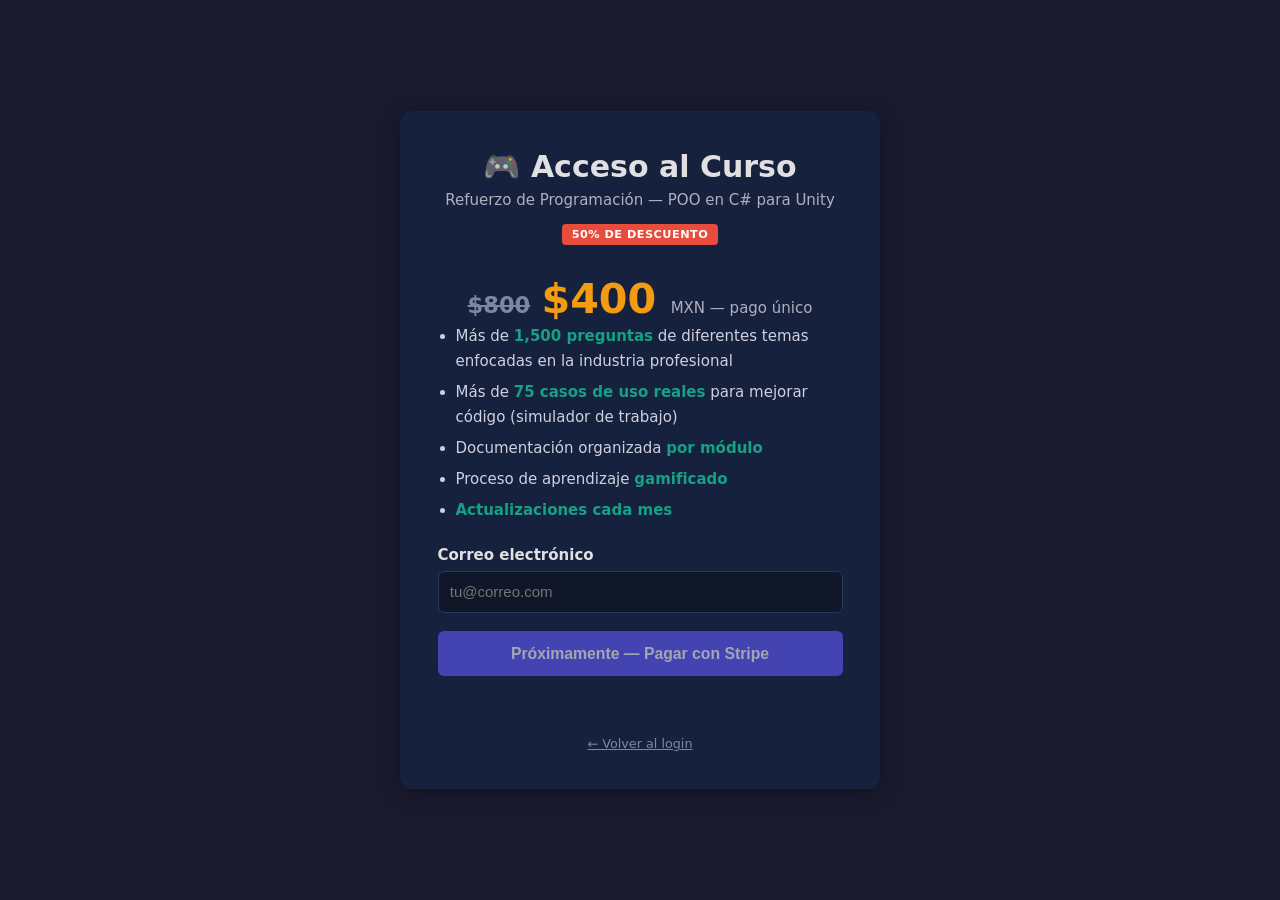
==== RefuerzoProgra/comprar.html @ c98eee34 "(feat): add stripe to base currency" ====
<!DOCTYPE html>
<html lang="es">
<head>
  <meta charset="UTF-8">
  <meta name="viewport" content="width=device-width, initial-scale=1.0">
  <title>Comprar — Refuerzo de Programación</title>
  <link rel="stylesheet" href="css/styles.css">
  <style>
    body {
      display: flex; align-items: center; justify-content: center;
      min-height: 100vh; margin: 0;
      background: #1a1a2e; color: #e0e0e0;
      font-family: system-ui, -apple-system, sans-serif;
    }
    .buy-card {
      background: #16213e; padding: 2.5rem; border-radius: 12px;
      max-width: 480px; width: 90%; text-align: center;
      box-shadow: 0 4px 20px rgba(0,0,0,.3);
    }
    .buy-card h1   { margin: 0 0 .5rem; }
    .buy-card .sub { color: #b0b0c0; margin: 0 0 1rem; }
    .price-row {
      display: flex; align-items: baseline; justify-content: center;
      gap: .75rem; margin: 1.25rem 0 .25rem;
    }
    .price-old {
      font-size: 1.5rem; color: #7a89a3;
      text-decoration: line-through; font-weight: 600;
    }
    .price-new { font-size: 2.75rem; color: #f39c12; font-weight: 700; line-height: 1; }
    .price-new small { font-size: 1rem; color: #b0b0c0; font-weight: 400; }
    .price-badge {
      display: inline-block; margin-bottom: 1rem;
      background: #e74c3c; color: #fff;
      padding: .25rem .65rem; border-radius: 4px;
      font-size: .75rem; font-weight: 700; letter-spacing: .5px;
    }
    .features      { text-align: left; line-height: 1.7; padding-left: 1.2rem; color: #d0d0e0; }
    .features li   { margin-bottom: .35rem; }
    .features strong { color: #16a085; }
    .buy-input {
      width: 100%; padding: .75rem; margin-top: .5rem;
      border: 1px solid #2a3a5e; border-radius: 6px;
      background: #0f1729; color: #e0e0e0; font-size: 1rem; box-sizing: border-box;
    }
    .btn-pay {
      display: inline-block; margin-top: 1.25rem; padding: .9rem 2rem;
      background: #635bff; color: #fff; border: none;
      border-radius: 6px; font-size: 1.05rem; font-weight: 600;
      cursor: pointer; width: 100%;
    }
    .btn-pay:hover:not(:disabled) { background: #5048cc; }
    .btn-pay:disabled             { opacity: .6; cursor: wait; }
    .buy-msg  { margin-top: 1rem; min-height: 1.5rem; font-size: .9rem; color: #e74c3c; }
    .buy-foot { display: block; margin-top: 1.5rem; color: #7a89a3; font-size: .85rem; }
  </style>
</head>
<body>
  <div class="buy-card">
    <h1>🎮 Acceso al Curso</h1>
    <p class="sub">Refuerzo de Programación — POO en C# para Unity</p>

    <div class="price-badge">50% DE DESCUENTO</div>
    <div class="price-row">
      <span class="price-old">$800</span>
      <span class="price-new">$400 <small>MXN — pago único</small></span>
    </div>

    <ul class="features">
      <li>Más de <strong>1,500 preguntas</strong> de diferentes temas enfocadas en la industria profesional</li>
      <li>Más de <strong>75 casos de uso reales</strong> para mejorar código (simulador de trabajo)</li>
      <li>Documentación organizada <strong>por módulo</strong></li>
      <li>Proceso de aprendizaje <strong>gamificado</strong></li>
      <li><strong>Actualizaciones cada mes</strong></li>
    </ul>

    <label for="buy-email" style="display:block;margin-top:1.5rem;text-align:left;font-weight:600">
      Correo electrónico
    </label>
    <input type="email" id="buy-email" class="buy-input"
           placeholder="tu@correo.com" autocomplete="email" required>

    <button id="btn-pay" class="btn-pay" disabled>
      Próximamente — Pagar con Stripe
    </button>

    <div id="buy-msg" class="buy-msg" role="status" aria-live="polite"></div>
    <a class="buy-foot" href="/login.html">← Volver al login</a>
  </div>

  <script>
    // Pre-fill email if it came from the login page
    const pending = sessionStorage.getItem('pending_email');
    if (pending) document.getElementById('buy-email').value = pending;

    // TODO: Stripe Checkout integration — POST to /api/stripe/checkout
    // with { email } and redirect to data.url. Will be enabled in next step.
  </script>
</body>
</html>
---- RefuerzoProgra/css/styles.css ----
/* ─────────────────────────────────────────────
   CSS Custom Properties — Dark Unity-inspired theme
   ───────────────────────────────────────────── */
:root {
  --bg-deep:    #0d1117;
  --bg-surface: #161b22;
  --bg-card:    #21262d;
  --bg-hover:   #30363d;
  --border:     #30363d;
  --text-main:  #e6edf3;
  --text-muted: #8b949e;
  --text-code:  #a5d6ff;

  --green:  #3fb950;
  --red:    #f85149;
  --yellow: #d29922;
  --blue:   #58a6ff;
  --purple: #bc8cff;

  --radius-sm: 6px;
  --radius-md: 10px;
  --radius-lg: 16px;

  --transition: 200ms ease;
  --font-mono: 'Consolas', 'Cascadia Code', 'Fira Mono', monospace;
  --font-ui:   system-ui, -apple-system, 'Segoe UI', sans-serif;

  --sidebar-w: 300px;
  --docs-w:    500px;
  --header-h:  60px;
}

/* ─── Reset ─────────────────────────────────── */
*, *::before, *::after { box-sizing: border-box; margin: 0; padding: 0; }
html { font-size: 15px; }
body {
  font-family: var(--font-ui);
  background: var(--bg-deep);
  color: var(--text-main);
  min-height: 100vh;
  display: flex;
  flex-direction: column;
  overflow: hidden;
}
a { color: var(--blue); }
code, pre { font-family: var(--font-mono); }

/* ─── Scrollbar ──────────────────────────────── */
::-webkit-scrollbar { width: 6px; height: 6px; }
::-webkit-scrollbar-track { background: var(--bg-surface); }
::-webkit-scrollbar-thumb { background: var(--bg-hover); border-radius: 3px; }

/* ─── Header ─────────────────────────────────── */
#app-header {
  height: var(--header-h);
  background: var(--bg-surface);
  border-bottom: 1px solid var(--border);
  display: flex;
  align-items: center;
  padding: 0 1.5rem;
  gap: 1.5rem;
  position: sticky;
  top: 0;
  z-index: 100;
  flex-shrink: 0;
}
#app-header h1 {
  font-size: 1.1rem;
  font-weight: 700;
  color: var(--text-main);
  white-space: nowrap;
}
.header-center {
  flex: 1;
  display: flex;
  flex-direction: column;
  gap: 4px;
  max-width: 400px;
}
#overall-progress-bar {
  height: 6px;
  background: var(--bg-hover);
  border-radius: 3px;
  overflow: hidden;
}
#overall-progress-fill {
  height: 100%;
  background: linear-gradient(90deg, var(--green), var(--blue));
  border-radius: 3px;
  width: 0%;
  transition: width 500ms ease;
}
#btn-help {
  background: rgba(88, 166, 255, 0.1);
  border: 1px solid rgba(88, 166, 255, 0.4);
  color: var(--blue);
  padding: 5px 14px;
  border-radius: var(--radius-sm);
  cursor: pointer;
  font-size: 0.75rem;
  font-weight: 500;
  transition: var(--transition);
}
#btn-help:hover {
  background: rgba(88, 166, 255, 0.2);
  border-color: var(--blue);
}

#btn-bug {
  background: rgba(248, 81, 73, 0.08);
  border: 1px solid rgba(248, 81, 73, 0.35);
  color: var(--red);
  padding: 5px 14px;
  border-radius: var(--radius-sm);
  cursor: pointer;
  font-size: 0.75rem;
  font-weight: 500;
  transition: var(--transition);
}
#btn-bug:hover {
  background: rgba(248, 81, 73, 0.18);
  border-color: var(--red);
}

/* ─── Mode Tabs ─────────────────────────────── */
.mode-tabs {
  display: flex;
  gap: 3px;
  background: var(--bg-deep);
  border: 1px solid var(--border);
  border-radius: var(--radius-md);
  padding: 3px;
  flex-shrink: 0;
}
.mode-tab {
  background: transparent;
  border: none;
  border-radius: var(--radius-sm);
  color: var(--text-muted);
  cursor: pointer;
  font-size: 0.82rem;
  font-weight: 600;
  padding: 5px 20px;
  transition: var(--transition);
  white-space: nowrap;
  letter-spacing: 0.02em;
  font-family: var(--font-ui);
}
.mode-tab:hover:not(.active) {
  background: var(--bg-hover);
  color: var(--text-main);
}
.mode-tab.active {
  background: var(--bg-card);
  color: var(--text-main);
  box-shadow: 0 1px 4px rgba(0,0,0,0.35);
}
.mode-tab[data-mode="teoria"].active  { color: var(--blue); }
.mode-tab[data-mode="practica"].active { color: var(--green); }

/* ─── Practice Main ──────────────────────────── */
#practice-main {
  display: none;
  height: calc(100vh - var(--header-h));
  overflow-y: auto;
  background: var(--bg-deep);
}
#practice-main.active { display: block; }

/* ─── Practice Layout ────────────────────────── */
.practice-wrap {
  max-width: 860px;
  margin: 0 auto;
  padding: 1.5rem 1.5rem 4rem;
  display: flex;
  flex-direction: column;
  gap: 1rem;
}
.practice-topbar {
  display: flex;
  align-items: center;
  gap: 1rem;
  justify-content: center;
  padding: 0.25rem 0;
}
.practice-nav-btn {
  background: var(--bg-card);
  border: 1px solid var(--border);
  color: var(--text-muted);
  padding: 5px 16px;
  border-radius: var(--radius-sm);
  cursor: pointer;
  font-size: 0.8rem;
  font-family: var(--font-ui);
  transition: var(--transition);
}
.practice-nav-btn:hover:not(:disabled) { border-color: var(--blue); color: var(--blue); }
.practice-nav-btn:disabled { opacity: 0.3; cursor: not-allowed; }
.practice-counter { font-size: 0.8rem; color: var(--text-muted); min-width: 90px; text-align: center; }

.practice-card {
  background: var(--bg-card);
  border: 1px solid var(--border);
  border-radius: var(--radius-lg);
  padding: 1.25rem 1.5rem;
}
.practice-meta {
  display: flex;
  align-items: center;
  gap: 0.6rem;
  margin-bottom: 0.65rem;
  flex-wrap: wrap;
}
.practice-difficulty { color: var(--yellow); font-size: 0.88rem; }
.practice-genre {
  font-size: 0.75rem;
  color: var(--text-muted);
  background: var(--bg-hover);
  padding: 2px 9px;
  border-radius: 10px;
}
.practice-tag {
  font-size: 0.7rem;
  background: color-mix(in srgb, var(--green) 12%, transparent);
  color: var(--green);
  border: 1px solid color-mix(in srgb, var(--green) 28%, transparent);
  padding: 2px 9px;
  border-radius: 10px;
  position: relative;
}
.practice-tag[data-tooltip] {
  cursor: help;
  text-decoration: underline dotted color-mix(in srgb, var(--green) 50%, transparent);
  text-underline-offset: 3px;
}
/* Tooltip box */
.practice-tag[data-tooltip]:hover::after {
  content: attr(data-tooltip);
  position: absolute;
  bottom: calc(100% + 8px);
  left: 50%;
  transform: translateX(-50%);
  background: var(--bg-panel);
  border: 1px solid var(--border);
  color: var(--text);
  font-size: 0.72rem;
  line-height: 1.5;
  padding: 7px 12px;
  border-radius: var(--radius-sm);
  white-space: normal;
  width: max-content;
  max-width: 300px;
  text-align: center;
  z-index: 200;
  pointer-events: none;
  box-shadow: 0 4px 14px rgba(0,0,0,0.45);
  font-weight: 400;
  text-decoration: none;
}
/* Arrow pointing down toward the tag */
.practice-tag[data-tooltip]:hover::before {
  content: '';
  position: absolute;
  bottom: calc(100% + 2px);
  left: 50%;
  transform: translateX(-50%);
  border: 5px solid transparent;
  border-top-color: var(--border);
  z-index: 201;
  pointer-events: none;
}
.practice-title {
  font-size: 1.15rem;
  font-weight: 700;
  margin-bottom: 0.75rem;
}
.practice-context {
  font-size: 0.88rem;
  color: var(--text-muted);
  line-height: 1.75;
  margin-bottom: 0.5rem;
}
.practice-scenario {
  font-size: 0.85rem;
  color: var(--text-muted);
  font-style: italic;
  margin-top: 0.25rem;
}
.practice-section-label {
  font-size: 0.67rem;
  font-weight: 600;
  text-transform: uppercase;
  letter-spacing: 0.08em;
  color: var(--text-muted);
  margin-bottom: 0.5rem;
}
.practice-eval-row {
  display: flex;
  align-items: center;
  justify-content: flex-end;
  gap: 1rem;
  margin-top: 0.75rem;
}
.eval-hint { font-size: 0.8rem; }

/* ─── Practice Results ───────────────────────── */
.practice-results-hidden { display: none; }
.practice-results-visible { display: block; }

.results-card { border-top: 3px solid var(--green); }
.results-header {
  display: flex;
  align-items: center;
  justify-content: space-between;
  margin-bottom: 1rem;
  padding-bottom: 0.75rem;
  border-bottom: 1px solid var(--border);
}
.results-score-label {
  font-size: 0.72rem;
  text-transform: uppercase;
  letter-spacing: 0.07em;
  color: var(--text-muted);
}
.results-score { font-size: 1.5rem; font-weight: 800; }
.criteria-list { display: flex; flex-direction: column; gap: 0.4rem; margin-bottom: 1rem; }
.criteria-row {
  display: flex;
  align-items: flex-start;
  gap: 0.65rem;
  padding: 0.5rem 0.75rem;
  border-radius: var(--radius-sm);
  font-size: 0.84rem;
  line-height: 1.5;
}
.criteria-pass {
  background: color-mix(in srgb, var(--green) 10%, transparent);
  border: 1px solid color-mix(in srgb, var(--green) 25%, transparent);
}
.criteria-fail {
  background: color-mix(in srgb, var(--red) 7%, transparent);
  border: 1px solid color-mix(in srgb, var(--red) 18%, transparent);
}
.criteria-check { font-size: 0.95rem; flex-shrink: 0; margin-top: 1px; }
.criteria-label-text { flex: 1; }
.criteria-pts { font-weight: 700; font-size: 0.78rem; white-space: nowrap; flex-shrink: 0; }

.results-feedback {
  background: color-mix(in srgb, var(--blue) 8%, transparent);
  border-left: 3px solid var(--blue);
  padding: 0.7rem 1rem;
  border-radius: 0 var(--radius-sm) var(--radius-sm) 0;
  font-size: 0.87rem;
  line-height: 1.65;
  color: var(--text-muted);
  margin-bottom: 1rem;
}
.results-feedback strong { color: var(--text-main); }

.results-details {
  border: 1px solid var(--border);
  border-radius: var(--radius-md);
  overflow: hidden;
  margin-bottom: 0.5rem;
}
.results-details summary {
  padding: 0.65rem 1rem;
  cursor: pointer;
  font-size: 0.84rem;
  font-weight: 600;
  color: var(--text-muted);
  user-select: none;
  background: var(--bg-hover);
  transition: var(--transition);
  list-style: none;
}
.results-details summary:hover { color: var(--text-main); }
.results-details[open] summary {
  border-bottom: 1px solid var(--border);
  color: var(--text-main);
}
.ideal-solution-wrap { overflow: hidden; }
.alts-list {
  list-style: none;
  padding: 0.75rem 1rem;
  display: flex;
  flex-direction: column;
  gap: 0.45rem;
}
.alt-item {
  font-size: 0.84rem;
  color: var(--text-muted);
  padding: 0.35rem 0.75rem;
  border-left: 2px solid var(--green);
  line-height: 1.55;
}

/* ─── CodeMirror Overrides ───────────────────── */
.cm-wrap .CodeMirror {
  font-family: var(--font-mono) !important;
  font-size: 0.85rem !important;
  line-height: 1.65 !important;
  border: 1px solid var(--border);
  border-radius: var(--radius-md);
}
/* Read-only starter: auto-height, no scroll */
.cm-readonly .CodeMirror { height: auto; }
/* Editable solution: fixed height, scrollable */
.cm-editable .CodeMirror { height: 300px; }
/* Ideal solution inside details */
.ideal-solution-wrap .CodeMirror { height: auto; border-radius: 0; border: none; }

/* ─── SweetAlert2 dark theme override ───────── */
.swal2-popup {
  background: var(--bg-card) !important;
  border: 1px solid var(--border) !important;
  border-radius: var(--radius-md) !important;
  font-family: var(--font-ui) !important;
}
.swal2-title {
  color: var(--text-main) !important;
  font-size: 1.1rem !important;
  font-weight: 700 !important;
}
.swal2-html-container {
  color: var(--text-muted) !important;
  font-size: 0.88rem !important;
}
.swal2-html-container strong {
  color: var(--text-main) !important;
}
.swal2-confirm {
  background: var(--blue) !important;
  border-radius: var(--radius-sm) !important;
  font-size: 0.82rem !important;
  font-weight: 600 !important;
  padding: 6px 20px !important;
  box-shadow: none !important;
}
.swal2-confirm:focus { box-shadow: 0 0 0 3px rgba(88,166,255,0.3) !important; }
.swal2-cancel {
  background: var(--bg-hover) !important;
  border-radius: var(--radius-sm) !important;
  color: var(--text-muted) !important;
  font-size: 0.82rem !important;
  font-weight: 600 !important;
  padding: 6px 20px !important;
  box-shadow: none !important;
}
.swal2-cancel:hover { background: var(--border) !important; color: var(--text-main) !important; }
.swal2-validation-message {
  background: rgba(248, 81, 73, 0.1) !important;
  color: var(--red) !important;
  border: 1px solid rgba(248, 81, 73, 0.25) !important;
  border-radius: var(--radius-sm) !important;
  font-size: 0.8rem !important;
}

/* ─── Bug report form ────────────────────────── */
.bug-form {
  display: flex;
  flex-direction: column;
  gap: 0.55rem;
  text-align: left;
}
.bug-form label {
  font-size: 0.72rem;
  font-weight: 600;
  color: var(--text-muted);
  text-transform: uppercase;
  letter-spacing: 0.05em;
}
.bug-form select,
.bug-form textarea {
  width: 100%;
  background: var(--bg-deep);
  border: 1px solid var(--border);
  border-radius: var(--radius-sm);
  color: var(--text-main);
  font-family: var(--font-ui);
  font-size: 0.88rem;
  padding: 8px 10px;
  outline: none;
  transition: border-color var(--transition);
}
.bug-form select:focus,
.bug-form textarea:focus { border-color: var(--blue); }
.bug-form select option { background: var(--bg-card); }
.bug-form textarea { resize: vertical; min-height: 90px; }
.bug-disclaimer {
  font-size: 0.75rem;
  color: var(--yellow);
  background: rgba(210, 153, 34, 0.08);
  border: 1px solid rgba(210, 153, 34, 0.25);
  border-radius: var(--radius-sm);
  padding: 8px 10px;
  line-height: 1.55;
  margin-top: 0.25rem;
}

.header-right { margin-left: auto; display: flex; align-items: center; gap: 1rem; }

.user-email {
  font-size: 0.75rem;
  color: var(--text-muted, #8b949e);
  background: var(--bg-card, #0d1117);
  border: 1px solid var(--border, #30363d);
  border-radius: 999px;
  padding: 2px 10px;
  max-width: 220px;
  overflow: hidden;
  text-overflow: ellipsis;
  white-space: nowrap;
  vertical-align: middle;
}
#btn-reset {
  background: transparent;
  border: 1px solid var(--border);
  color: var(--text-muted);
  padding: 4px 10px;
  border-radius: var(--radius-sm);
  cursor: pointer;
  font-size: 0.75rem;
  transition: var(--transition);
}
#btn-reset:hover { border-color: var(--red); color: var(--red); }

/* ─── Main Layout ────────────────────────────── */
#app-main {
  display: grid;
  grid-template-columns: var(--sidebar-w) 1fr var(--docs-w);
  height: calc(100vh - var(--header-h));
  overflow: hidden;
}

/* ─── Sidebar ────────────────────────────────── */
#sidebar {
  min-width: 0;
  background: var(--bg-surface);
  border-right: 1px solid var(--border);
  display: flex;
  flex-direction: column;
  overflow: hidden;
}
#sidebar h2 {
  padding: 1rem 1.25rem 0.75rem;
  font-size: 0.7rem;
  font-weight: 600;
  text-transform: uppercase;
  letter-spacing: 0.08em;
  color: var(--text-muted);
  border-bottom: 1px solid var(--border);
  flex-shrink: 0;
}
#sections-nav {
  overflow-y: auto;
  flex: 1;
  padding: 0.5rem 0;
}

.nav-item {
  padding: 0;
  margin: 2px 0.5rem;
  border-radius: var(--radius-md);
  overflow: hidden;
  border: 1px solid transparent;
  transition: var(--transition);
}
.nav-item.unlocked { cursor: pointer; }
.nav-item.unlocked:hover { border-color: var(--section-color, var(--border)); background: color-mix(in srgb, var(--section-color, var(--blue)) 8%, transparent); }
.nav-item.active { border-color: var(--section-color, var(--blue)); background: color-mix(in srgb, var(--section-color, var(--blue)) 12%, transparent); }
.nav-item.locked { opacity: 0.45; }

.nav-item-main {
  display: flex;
  align-items: center;
  gap: 0.75rem;
  padding: 0.65rem 0.9rem;
}
.nav-icon { font-size: 1.3rem; width: 1.5rem; text-align: center; }
.nav-item-info { flex: 1; min-width: 0; }
.nav-title { display: block; font-size: 0.9rem; font-weight: 600; }
.nav-score { display: block; font-size: 0.7rem; color: var(--text-muted); }

.nav-history-toggle {
  background: transparent;
  border: none;
  cursor: pointer;
  font-size: 1rem;
  padding: 4px;
  border-radius: var(--radius-sm);
  transition: var(--transition);
}
.nav-history-toggle:hover { background: var(--bg-hover); }

.nav-mini-progress {
  height: 3px;
  background: var(--bg-hover);
  margin: 0 0.9rem 0.4rem;
  border-radius: 2px;
  overflow: hidden;
}
.nav-mini-bar {
  height: 100%;
  background: var(--section-color, var(--green));
  border-radius: 2px;
  transition: width 500ms ease;
}

.nav-session-history {
  display: none;
  background: var(--bg-deep);
  padding: 0.5rem 0.9rem;
  border-top: 1px solid var(--border);
}
.nav-session-history.visible { display: block; }
.nav-history-label { font-size: 0.65rem; color: var(--text-muted); text-transform: uppercase; letter-spacing: 0.05em; margin-bottom: 0.4rem; }
.nav-session-item {
  display: grid;
  grid-template-columns: auto 1fr auto auto;
  gap: 0.4rem;
  align-items: center;
  font-size: 0.72rem;
  padding: 2px 0;
  border-bottom: 1px solid var(--border);
}
.nav-session-item:last-child { border: none; }
.session-num { color: var(--text-muted); }
.session-date { color: var(--text-muted); }
.session-score { font-weight: 700; }
.score-high { color: var(--green); }
.score-mid  { color: var(--yellow); }
.score-low  { color: var(--red); }
.session-detail { color: var(--text-muted); }

/* ─── Evaluation Panel ───────────────────────── */
#evaluation-panel {
  display: flex;
  flex-direction: column;
  overflow: hidden;
  background: var(--bg-deep);
}

#current-question-container {
  flex-shrink: 0;
  padding: 1.5rem 1.5rem 0;
  max-height: 70vh;
  overflow-y: auto;
}

#topic-questions-container {
  flex: 1;
  overflow-y: auto;
  padding: 1rem 1.5rem 1.5rem;
  display: flex;
  flex-direction: column;
  gap: 0.5rem;
}

/* ─── Question Cards ─────────────────────────── */
.question-card {
  background: var(--bg-card);
  border: 1px solid var(--border);
  border-radius: var(--radius-lg);
  padding: 1.5rem;
  animation: card-in 300ms ease forwards;
}
@keyframes card-in {
  from { opacity: 0; transform: translateY(12px); }
  to   { opacity: 1; transform: translateY(0); }
}

.question-top-row {
  display: flex;
  align-items: center;
  justify-content: space-between;
  margin-bottom: 0.75rem;
}
.question-difficulty {
  font-size: 0.75rem;
  color: var(--yellow);
  letter-spacing: 0.05em;
}
.question-counter {
  font-size: 0.72rem;
  font-weight: 600;
  color: var(--text-muted);
  background: var(--bg-hover);
  padding: 2px 8px;
  border-radius: 999px;
  letter-spacing: 0.03em;
}

.question-badge {
  display: inline-block;
  padding: 3px 10px;
  border-radius: 20px;
  font-size: 0.7rem;
  font-weight: 600;
  text-transform: uppercase;
  letter-spacing: 0.06em;
  margin-bottom: 0.75rem;
}
.mc-badge   { background: color-mix(in srgb, var(--blue) 20%, transparent); color: var(--blue); }
.id-badge   { background: color-mix(in srgb, var(--purple) 20%, transparent); color: var(--purple); }
.cw-badge   { background: color-mix(in srgb, var(--yellow) 20%, transparent); color: var(--yellow); }

.question-preamble { color: var(--text-muted); font-size: 0.85rem; margin-bottom: 0.75rem; }
.question-text { font-size: 1rem; font-weight: 500; line-height: 1.6; margin-bottom: 1.25rem; }

/* ─── Code blocks ────────────────────────────── */
.code-block {
  background: #0d1117;
  border: 1px solid var(--border);
  border-radius: var(--radius-md);
  padding: 1rem 1.25rem;
  overflow-x: auto;
  font-size: 0.88rem;
  line-height: 1.6;
  color: var(--text-code);
  margin-bottom: 1rem;
}
.code-block.small { font-size: 0.78rem; padding: 0.6rem 0.9rem; }
.code-highlight { background: rgba(255, 215, 0, 0.25); color: #ffd700; border-radius: 3px; padding: 0 2px; font-style: normal; }
.code-blank { background: rgba(88, 166, 255, 0.2); color: var(--blue); border-bottom: 2px solid var(--blue); font-weight: 600; }

/* ─── Multiple Choice Options ────────────────── */
.options-list { display: flex; flex-direction: column; gap: 0.5rem; margin-bottom: 1.25rem; }
.option-item {
  display: flex;
  align-items: flex-start;
  gap: 0.75rem;
  padding: 0.75rem 1rem;
  border: 1px solid var(--border);
  border-radius: var(--radius-md);
  cursor: pointer;
  transition: var(--transition);
  user-select: none;
}
.option-item:hover { border-color: var(--blue); background: color-mix(in srgb, var(--blue) 8%, transparent); }
.option-item.selected { border-color: var(--blue); background: color-mix(in srgb, var(--blue) 12%, transparent); }
.option-item.option-correct { border-color: var(--green) !important; background: color-mix(in srgb, var(--green) 15%, transparent) !important; }
.option-item.option-wrong   { border-color: var(--red)   !important; background: color-mix(in srgb, var(--red)   15%, transparent) !important; }
.option-radio { display: none; }
.option-letter {
  flex-shrink: 0;
  width: 24px; height: 24px;
  display: flex; align-items: center; justify-content: center;
  background: var(--bg-hover);
  border-radius: 50%;
  font-size: 0.75rem;
  font-weight: 700;
  transition: background 0.15s, color 0.15s;
}
.option-item.selected .option-letter {
  background: var(--blue);
  color: #fff;
}
.option-text { font-size: 0.9rem; line-height: 1.5; }

/* ─── Inputs ─────────────────────────────────── */
.input-row {
  display: flex;
  gap: 0.75rem;
  margin-bottom: 0.75rem;
}
.answer-input {
  flex: 1;
  background: var(--bg-deep);
  border: 1px solid var(--border);
  border-radius: var(--radius-md);
  padding: 0.65rem 1rem;
  color: var(--text-main);
  font-family: var(--font-ui);
  font-size: 0.95rem;
  transition: var(--transition);
  outline: none;
}
.answer-input:focus { border-color: var(--blue); box-shadow: 0 0 0 3px color-mix(in srgb, var(--blue) 20%, transparent); }
.code-input { font-family: var(--font-mono); font-size: 0.9rem; }

@keyframes shake {
  0%, 100% { transform: translateX(0); }
  20% { transform: translateX(-6px); }
  40% { transform: translateX(6px); }
  60% { transform: translateX(-4px); }
  80% { transform: translateX(4px); }
}
.input-shake { animation: shake 0.35s ease; border-color: var(--red) !important; }

/* ─── Buttons ────────────────────────────────── */
.btn-submit {
  background: var(--blue);
  color: #000;
  border: none;
  border-radius: var(--radius-md);
  padding: 0.65rem 1.5rem;
  font-weight: 700;
  font-size: 0.9rem;
  cursor: pointer;
  transition: var(--transition);
  white-space: nowrap;
}
.btn-submit:hover:not(:disabled) { background: color-mix(in srgb, var(--blue) 85%, white); }
.btn-submit:disabled { opacity: 0.4; cursor: not-allowed; }

/* ─── Hints ──────────────────────────────────── */
.hints-container { display: flex; flex-direction: column; gap: 0.4rem; margin-bottom: 0.5rem; }
.hint-item {
  background: color-mix(in srgb, var(--yellow) 10%, transparent);
  border-left: 3px solid var(--yellow);
  border-radius: 0 var(--radius-sm) var(--radius-sm) 0;
  padding: 0.5rem 0.75rem;
  font-size: 0.85rem;
  animation: card-in 200ms ease;
}
.hint-number { font-weight: 700; color: var(--yellow); margin-right: 0.4rem; }
.attempts-counter { font-size: 0.75rem; color: var(--text-muted); margin-bottom: 0.25rem; }

/* ─── Question Feedback ──────────────────────── */
.question-feedback {
  display: flex;
  flex-direction: column;
  gap: 0.5rem;
  padding: 1rem;
  border-radius: var(--radius-md);
  margin-top: 1rem;
  animation: card-in 200ms ease;
}
.feedback-correct { background: color-mix(in srgb, var(--green) 15%, transparent); border: 1px solid var(--green); }
.feedback-wrong   { background: color-mix(in srgb, var(--red) 15%, transparent);   border: 1px solid var(--red); }
.feedback-icon { font-size: 1.2rem; font-weight: 800; }
.feedback-correct .feedback-icon { color: var(--green); }
.feedback-wrong   .feedback-icon { color: var(--red); }
.explanation-text {
  font-size: 0.85rem;
  color: var(--text-muted);
  line-height: 1.6;
  border-top: 1px solid var(--border);
  padding-top: 0.5rem;
  margin-top: 0.25rem;
}
.explanation-text code { background: var(--bg-hover); padding: 1px 5px; border-radius: 3px; color: var(--text-code); font-size: 0.82rem; }

/* ─── History Items ──────────────────────────── */
.history-item {
  background: var(--bg-card);
  border: 1px solid var(--border);
  border-radius: var(--radius-md);
  animation: card-in 200ms ease;
}
.history-header {
  display: flex;
  align-items: center;
  gap: 0.65rem;
  padding: 0.65rem 0.9rem;
  cursor: pointer;
}
.history-correct { border-left: 3px solid var(--green); }
.history-wrong   { border-left: 3px solid var(--red); }
.history-icon { font-size: 0.95rem; flex-shrink: 0; }
.history-correct .history-icon { color: var(--green); }
.history-wrong   .history-icon { color: var(--red); }
.history-preview { flex: 1; font-size: 0.82rem; color: var(--text-muted); }
.history-type-tag {
  font-size: 0.65rem;
  background: var(--bg-hover);
  padding: 2px 6px;
  border-radius: 10px;
  color: var(--text-muted);
  white-space: nowrap;
}
.history-toggle { background: none; border: none; color: var(--text-muted); cursor: pointer; font-size: 0.75rem; padding: 2px 4px; }
.history-body { padding: 0.75rem 0.9rem; border-top: 1px solid var(--border); }
.history-full-question { font-size: 0.87rem; margin-bottom: 0.5rem; }
.history-explanation { font-size: 0.82rem; color: var(--text-muted); margin-top: 0.5rem; line-height: 1.6; }

/* ─── Section Start / Complete ───────────────── */
.section-start-card, .section-complete {
  text-align: center;
  padding: 3rem 2rem;
  animation: card-in 300ms ease;
}
.section-start-icon, .complete-icon { font-size: 3.5rem; display: block; margin-bottom: 1rem; }
.section-start-card h2, .section-complete h2 { font-size: 1.5rem; margin-bottom: 0.75rem; }
.section-start-card p, .section-complete p { color: var(--text-muted); line-height: 1.6; }
.panel-message { padding: 2rem; color: var(--text-muted); text-align: center; }

/* ─── Documentation Panel ────────────────────── */
#documentation-panel {
  min-width: 0;
  background: var(--bg-surface);
  border-left: 1px solid var(--border);
  display: flex;
  flex-direction: column;
  overflow: hidden;
}
#documentation-panel h2 {
  padding: 1rem 1.25rem 0.75rem;
  font-size: 0.7rem;
  font-weight: 600;
  text-transform: uppercase;
  letter-spacing: 0.08em;
  color: var(--text-muted);
  border-bottom: 1px solid var(--border);
  flex-shrink: 0;
}
#documentation-content {
  overflow-y: auto;
  flex: 1;
  padding: 0.75rem;
}
.doc-placeholder { color: var(--text-muted); font-size: 0.85rem; padding: 1rem 0.5rem; text-align: center; }

.doc-section {
  margin-bottom: 1rem;
  border: 1px solid var(--border);
  border-radius: var(--radius-md);
  overflow: hidden;
  opacity: 0;
  transform: translateY(8px);
  transition: opacity 400ms ease, transform 400ms ease;
  border-top: 3px solid var(--section-color, var(--blue));
}
.doc-section.doc-section-visible { opacity: 1; transform: none; }
.doc-section-header {
  display: flex;
  align-items: center;
  gap: 0.6rem;
  padding: 0.75rem 1rem;
  background: color-mix(in srgb, var(--section-color, var(--blue)) 10%, transparent);
}
.doc-section-header h3 { font-size: 0.9rem; font-weight: 700; flex: 1; }
.doc-icon { font-size: 1.1rem; }
.doc-section-toggle {
  margin-left: auto;
  background: none;
  border: none;
  color: var(--text-muted);
  cursor: pointer;
  font-size: 0.75rem;
  padding: 2px 6px;
  border-radius: 4px;
  transition: color 0.15s, background 0.15s;
}
.doc-section-toggle:hover { color: var(--text); background: var(--border); }
.doc-section-body { padding: 0.25rem; }

.doc-entry { border-bottom: 1px solid var(--border); }
.doc-entry:last-child { border: none; }
.doc-entry-header {
  display: flex;
  align-items: center;
  justify-content: space-between;
  padding: 0.6rem 0.75rem;
  cursor: pointer;
  user-select: none;
  transition: var(--transition);
}
.doc-entry-header:hover { background: var(--bg-hover); }
.doc-entry-title { font-size: 0.82rem; font-weight: 600; }
.doc-entry-toggle { font-size: 0.65rem; color: var(--text-muted); transition: transform var(--transition); }
.doc-entry.collapsed .doc-entry-toggle { transform: rotate(-90deg); }
.doc-entry.collapsed .doc-entry-body { display: none; }
.doc-entry-body { padding: 0 0.75rem 0.75rem; }

.doc-text { font-size: 0.82rem; line-height: 1.7; color: var(--text-muted); }
.doc-text strong { color: var(--text-main); }
.doc-text code, .doc-text em { color: var(--text-code); background: var(--bg-hover); padding: 1px 4px; border-radius: 3px; font-size: 0.78rem; }
.doc-note { background: color-mix(in srgb, var(--yellow) 10%, transparent); border-left: 3px solid var(--yellow); padding: 0.5rem 0.75rem; border-radius: 0 var(--radius-sm) var(--radius-sm) 0; font-size: 0.8rem; line-height: 1.6; color: var(--text-muted); }
.doc-analogy { background: color-mix(in srgb, var(--blue) 10%, transparent); border-left: 3px solid var(--blue); padding: 0.5rem 0.75rem; border-radius: 0 var(--radius-sm) var(--radius-sm) 0; font-size: 0.8rem; line-height: 1.6; color: var(--text-muted); }
.doc-list { list-style: none; display: flex; flex-direction: column; gap: 0.3rem; padding: 0; }
.doc-list li { font-size: 0.8rem; color: var(--text-muted); padding: 0.25rem 0; border-bottom: 1px solid var(--border); line-height: 1.5; }
.doc-list li:last-child { border: none; }
.doc-list li code { color: var(--text-code); background: var(--bg-hover); padding: 1px 4px; border-radius: 3px; font-size: 0.76rem; }
.doc-code-block { background: #0d1117; border-radius: var(--radius-sm); padding: 0.75rem; font-size: 0.75rem; color: var(--text-code); line-height: 1.6; overflow-x: auto; white-space: pre; }

/* ─── Loading Overlay ────────────────────────── */
#loading-overlay {
  position: fixed; inset: 0;
  background: var(--bg-deep);
  display: flex;
  flex-direction: column;
  align-items: center;
  justify-content: center;
  gap: 1.5rem;
  z-index: 9999;
  transition: opacity 300ms ease;
}
#loading-overlay p { color: var(--text-muted); font-size: 0.9rem; }
.loading-spinner {
  width: 40px; height: 40px;
  border: 3px solid var(--bg-hover);
  border-top-color: var(--blue);
  border-radius: 50%;
  animation: spin 700ms linear infinite;
}
@keyframes spin { to { transform: rotate(360deg); } }

.error-message { text-align: center; max-width: 500px; padding: 2rem; }
.error-icon { font-size: 3rem; margin-bottom: 1rem; }
.error-message h2 { margin-bottom: 0.75rem; }
.error-message p { color: var(--text-muted); margin: 0.4rem 0; font-size: 0.9rem; }
.error-message code { background: var(--bg-card); padding: 2px 8px; border-radius: 4px; color: var(--text-code); }
.error-message details { margin-top: 1rem; text-align: left; }
.error-message pre { background: var(--bg-card); padding: 0.75rem; border-radius: var(--radius-md); font-size: 0.75rem; color: var(--red); white-space: pre-wrap; }
.error-link { display: inline-block; margin-top: 0.5rem; padding: 0.5rem 1.5rem; background: var(--blue); color: #000; border-radius: var(--radius-md); text-decoration: none; font-weight: 700; }

/* ─── SweetAlert2 overrides ──────────────────── */
.swal2-popup { font-family: var(--font-ui) !important; }
.swal2-title { color: var(--text-main) !important; }
.unlock-content { text-align: center; }
.unlock-icon { font-size: 3rem; display: block; margin-bottom: 0.75rem; }
.unlock-content h3 { font-size: 1.3rem; font-weight: 700; color: var(--text-main); margin-bottom: 0.5rem; }
.unlock-content p { color: var(--text-muted); font-size: 0.9rem; }

/* ─── Sidebar Groups ─────────────────────────── */
.nav-group {
  margin: 0.35rem 0.5rem;
  border: 1px solid var(--border);
  border-radius: var(--radius-md);
  overflow: hidden;
  border-left: 3px solid var(--group-color, var(--border));
}
.nav-group-header {
  display: flex;
  align-items: center;
  gap: 0.6rem;
  padding: 0.55rem 0.9rem;
  background: color-mix(in srgb, var(--group-color, var(--blue)) 8%, transparent);
  cursor: default;
}
.nav-group-num {
  min-width: 1.4rem;
  height: 1.4rem;
  display: flex;
  align-items: center;
  justify-content: center;
  border-radius: 50%;
  background: color-mix(in srgb, var(--group-color, var(--blue)) 22%, transparent);
  color: var(--group-color, var(--blue));
  font-size: 0.62rem;
  font-weight: 800;
  line-height: 1;
  flex-shrink: 0;
}
.nav-group-icon { font-size: 1rem; }
.nav-group-title { flex: 1; font-size: 0.72rem; font-weight: 700; text-transform: uppercase; letter-spacing: 0.06em; color: var(--text-muted); }
.nav-group-toggle { background: none; border: none; color: var(--text-muted); cursor: pointer; font-size: 0.65rem; padding: 2px 4px; border-radius: var(--radius-sm); transition: var(--transition); }
.nav-group-toggle:hover { background: var(--bg-hover); }
.nav-group-body { background: var(--bg-deep); }

/* Override: items inside groups have no outer margin */
.nav-group .nav-item { margin: 2px 4px; }

/* ─── Master Quest Button ─────────────────────── */
.btn-master-quest {
  background: transparent;
  border: 1px solid transparent;
  color: var(--text-muted);
  cursor: pointer;
  padding: 3px 6px;
  border-radius: var(--radius-sm);
  font-size: 0.9rem;
  transition: var(--transition);
  flex-shrink: 0;
}
.btn-master-quest:hover {
  background: color-mix(in srgb, #FFD700 15%, transparent);
  border-color: #FFD700;
  color: #FFD700;
}
.master-quest-banner {
  margin-top: 0.75rem;
  padding: 0.5rem 1rem;
  background: color-mix(in srgb, #FFD700 15%, transparent);
  border: 1px solid #FFD700;
  border-radius: var(--radius-md);
  color: #FFD700;
  font-weight: 700;
  font-size: 0.9rem;
}

/* ─── All-Explored CTA Button ───────────────── */
.btn-start-mq-cta {
  display: inline-flex;
  align-items: center;
  gap: 0.4rem;
  margin-top: 1.25rem;
  padding: 0.6rem 1.4rem;
  background: color-mix(in srgb, #FFD700 15%, transparent);
  border: 1px solid #FFD700;
  border-radius: var(--radius-md);
  color: #FFD700;
  font-weight: 700;
  font-size: 0.95rem;
  cursor: pointer;
  transition: var(--transition);
}
.btn-start-mq-cta:hover {
  background: color-mix(in srgb, #FFD700 25%, transparent);
}

/* ─── Exam Item in Sidebar ───────────────────── */
.nav-exam-item {
  border-style: dashed;
  border-color: var(--section-color, #FFD700);
}
.nav-exam-item.unlocked { border-style: solid; }

/* ─── Legendary styles ───────────────────────── */
.legendary-complete { background: color-mix(in srgb, #FFD700 8%, transparent); border: 1px solid #FFD700; border-radius: var(--radius-lg); }
.legendary-complete h2 { color: #FFD700; font-size: 2rem; }
.legendary-badge-text { color: #FFD700; font-weight: 700; font-size: 1rem; margin-top: 0.5rem !important; }
.session-score.score-legendary { color: #FFD700; }

/* ─── Session History improvements ───────────── */
.nav-session-history {
  display: block;
  background: var(--bg-deep);
  padding: 0.4rem 0.9rem 0.5rem;
  border-top: 1px solid var(--border);
}
.nav-history-label { font-size: 0.62rem; color: var(--text-muted); text-transform: uppercase; letter-spacing: 0.05em; margin-bottom: 0.35rem; }
.nav-session-item {
  display: grid;
  grid-template-columns: auto 1fr auto auto;
  gap: 0.4rem;
  align-items: center;
  font-size: 0.71rem;
  padding: 2px 0;
  border-bottom: 1px solid var(--border);
}
.nav-session-item:last-child { border: none; }
.session-num { color: var(--text-muted); }
.session-date { color: var(--text-muted); }
.session-score { font-weight: 700; }
.score-high { color: var(--green); }
.score-mid  { color: var(--yellow); }
.score-low  { color: var(--red); }
.session-detail { color: var(--text-muted); }
.btn-history-more {
  width: 100%;
  background: none;
  border: none;
  color: var(--blue);
  font-size: 0.7rem;
  cursor: pointer;
  text-align: left;
  padding: 4px 0;
  transition: var(--transition);
}
.btn-history-more:hover { color: color-mix(in srgb, var(--blue) 80%, white); }
.nav-history-rest { border-top: 1px dashed var(--border); padding-top: 4px; margin-top: 2px; }

/* ─── Documentation Controls ─────────────────── */
.doc-controls {
  padding: 0.5rem 0.75rem 0;
  flex-shrink: 0;
}
.btn-doc-collapse-all {
  width: 100%;
  background: var(--bg-hover);
  border: 1px solid var(--border);
  border-radius: var(--radius-sm);
  color: var(--text-muted);
  font-size: 0.72rem;
  padding: 5px 10px;
  cursor: pointer;
  text-align: left;
  transition: var(--transition);
}
.btn-doc-collapse-all:hover { border-color: var(--blue); color: var(--blue); }

/* ─── Documentation Groups ───────────────────── */
.doc-group { margin-bottom: 0.75rem; }
.doc-group-header {
  display: flex;
  align-items: center;
  gap: 0.5rem;
  padding: 0.5rem 0.75rem;
  background: var(--bg-hover);
  border-radius: var(--radius-sm);
  margin-bottom: 0.35rem;
  cursor: default;
}
.doc-group-title { flex: 1; font-size: 0.72rem; font-weight: 700; text-transform: uppercase; letter-spacing: 0.06em; color: var(--text-muted); }
.doc-group-toggle { background: none; border: none; color: var(--text-muted); cursor: pointer; font-size: 0.65rem; padding: 2px 4px; transition: var(--transition); }

/* ─── Code inside question text (from TextFormatter) ─── */
.question-text code, .question-preamble code {
  background: #0d1117;
  border: 1px solid var(--border);
  color: var(--text-code);
  padding: 1px 6px;
  border-radius: 4px;
  font-family: var(--font-mono);
  font-size: 0.88em;
  white-space: nowrap;
}
.question-text strong { color: var(--text-main); }

/* ─── Panel toggle buttons ────────────────────── */
.panel-toggle-btn {
  background: transparent;
  border: none;
  color: var(--text-muted);
  cursor: pointer;
  font-size: 0.7rem;
  padding: 2px 6px;
  border-radius: var(--radius-sm);
  transition: var(--transition);
  flex-shrink: 0;
  line-height: 1;
}
.panel-toggle-btn:hover { background: var(--bg-hover); color: var(--text-main); }

/* Make h2 in panels flex so the toggle btn can be positioned */
#sidebar h2 {
  display: flex;
  align-items: center;
}
#sidebar h2 .panel-toggle-btn { margin-left: auto; }

#documentation-panel h2 {
  display: flex;
  align-items: center;
  gap: 0.4rem;
}
#documentation-panel h2 .panel-toggle-btn { margin-right: 0.25rem; }

/* Restore buttons — shown outside panels when collapsed */
.panel-restore-btn {
  display: none;
  position: fixed;
  top: calc(var(--header-h) + 1rem);
  z-index: 150;
  background: var(--bg-card);
  border: 1px solid var(--border);
  color: var(--text-muted);
  cursor: pointer;
  width: 20px;
  padding: 10px 3px;
  font-size: 0.65rem;
  line-height: 1;
  transition: var(--transition);
}
.panel-restore-btn:hover { background: var(--bg-hover); color: var(--text-main); }
.panel-restore-left  { left: 0;  border-left: none;  border-radius: 0 var(--radius-sm) var(--radius-sm) 0; }
.panel-restore-right { right: 0; border-right: none; border-radius: var(--radius-sm) 0 0 var(--radius-sm); }

/* Smooth column transitions for desktop collapses */
#app-main { transition: grid-template-columns 250ms ease; }

#app-main.sidebar-collapsed {
  grid-template-columns: 0 1fr var(--docs-w);
}
#app-main.docs-collapsed {
  grid-template-columns: var(--sidebar-w) 1fr 0;
}

/* ─── Mobile Navigation Bar ─────────────────── */
#mobile-nav { display: none; }

/* ─── Responsive ─────────────────────────────── */
@media (max-width: 1100px) {
  :root { --docs-w: 260px; }
}
@media (max-width: 860px) {
  #app-main { grid-template-columns: 200px 1fr; }
  #documentation-panel { display: none; }
}
@media (max-width: 600px) {
  /* Only evaluation panel visible by default; JS switches panels */
  #app-main {
    grid-template-columns: 1fr;
    padding-bottom: 56px;
    height: calc(100vh - var(--header-h) - 56px);
  }
  #sidebar { display: none; }
  #documentation-panel { display: none; }

  /* Hide desktop toggle/restore buttons on mobile */
  .panel-toggle-btn, .panel-restore-btn { display: none !important; }

  /* Mobile bottom nav */
  #mobile-nav {
    display: flex;
    position: fixed;
    bottom: 0; left: 0; right: 0;
    height: 56px;
    background: var(--bg-surface);
    border-top: 1px solid var(--border);
    z-index: 200;
  }
  #mobile-nav button {
    flex: 1;
    background: transparent;
    border: none;
    border-top: 2px solid transparent;
    color: var(--text-muted);
    padding: 4px 0.5rem;
    font-size: 0.68rem;
    cursor: pointer;
    transition: var(--transition);
    display: flex;
    flex-direction: column;
    align-items: center;
    justify-content: center;
    gap: 2px;
    font-family: var(--font-ui);
  }
  #mobile-nav button span:first-child { font-size: 1.15rem; }
  #mobile-nav button.active {
    color: var(--blue);
    border-top-color: var(--blue);
  }
}
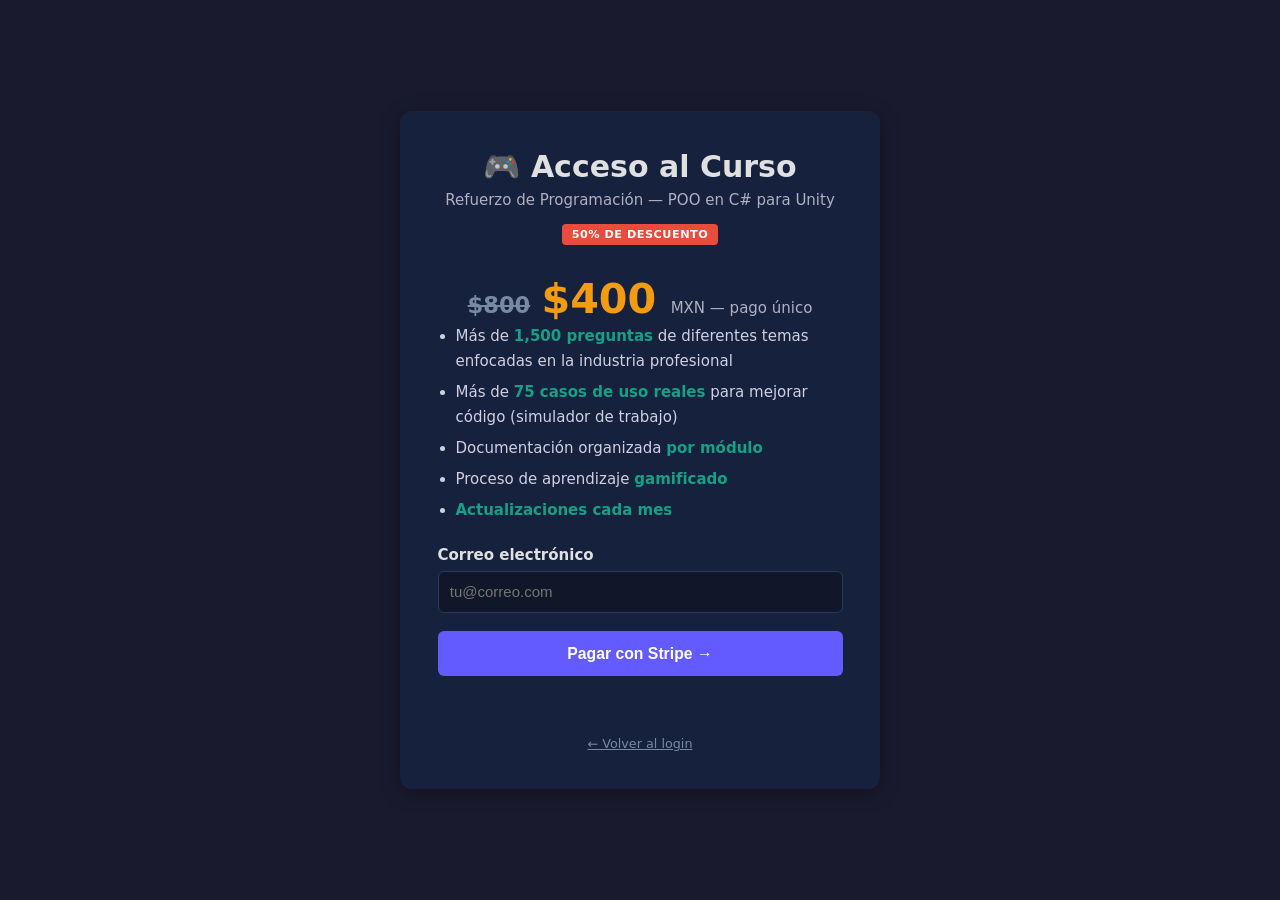
==== commit b1a35f22: "(feat): Add stripe local workflow." ====
--- a/RefuerzoProgra/comprar.html
+++ b/RefuerzoProgra/comprar.html
@@ -80,21 +80,59 @@
     <input type="email" id="buy-email" class="buy-input"
            placeholder="tu@correo.com" autocomplete="email" required>
 
-    <button id="btn-pay" class="btn-pay" disabled>
-      Próximamente — Pagar con Stripe
-    </button>
+    <button id="btn-pay" class="btn-pay">Pagar con Stripe →</button>
 
     <div id="buy-msg" class="buy-msg" role="status" aria-live="polite"></div>
     <a class="buy-foot" href="/login.html">← Volver al login</a>
   </div>
 
   <script>
+    const emailEl = document.getElementById('buy-email');
+    const btn     = document.getElementById('btn-pay');
+    const msg     = document.getElementById('buy-msg');
+
     // Pre-fill email if it came from the login page
     const pending = sessionStorage.getItem('pending_email');
-    if (pending) document.getElementById('buy-email').value = pending;
+    if (pending) emailEl.value = pending;
 
-    // TODO: Stripe Checkout integration — POST to /api/stripe/checkout
-    // with { email } and redirect to data.url. Will be enabled in next step.
+    // Show cancel notice if user came back from a cancelled Stripe session
+    if (new URLSearchParams(location.search).get('canceled') === '1') {
+      msg.textContent = 'Pago cancelado. Puedes intentarlo de nuevo cuando quieras.';
+      msg.style.color = '#f39c12';
+    }
+
+    btn.addEventListener('click', async () => {
+      const email = emailEl.value.trim().toLowerCase();
+      if (!/^[^\s@]+@[^\s@]+\.[^\s@]+$/.test(email)) {
+        msg.style.color = '#e74c3c';
+        msg.textContent = 'Ingresa un correo electrónico válido.';
+        emailEl.focus();
+        return;
+      }
+
+      msg.textContent = '';
+      btn.disabled    = true;
+      btn.textContent = 'Redirigiendo a Stripe…';
+
+      try {
+        const res  = await fetch('/api/stripe/checkout', {
+          method:  'POST',
+          headers: { 'Content-Type': 'application/json' },
+          body:    JSON.stringify({ email }),
+        });
+        const data = await res.json();
+        if (!res.ok || !data.url) {
+          throw new Error(data.error || 'No se pudo iniciar el pago.');
+        }
+        sessionStorage.setItem('pending_email', email);
+        window.location.href = data.url;
+      } catch (err) {
+        msg.style.color = '#e74c3c';
+        msg.textContent = err.message;
+        btn.disabled    = false;
+        btn.textContent = 'Pagar con Stripe →';
+      }
+    });
   </script>
 </body>
 </html>
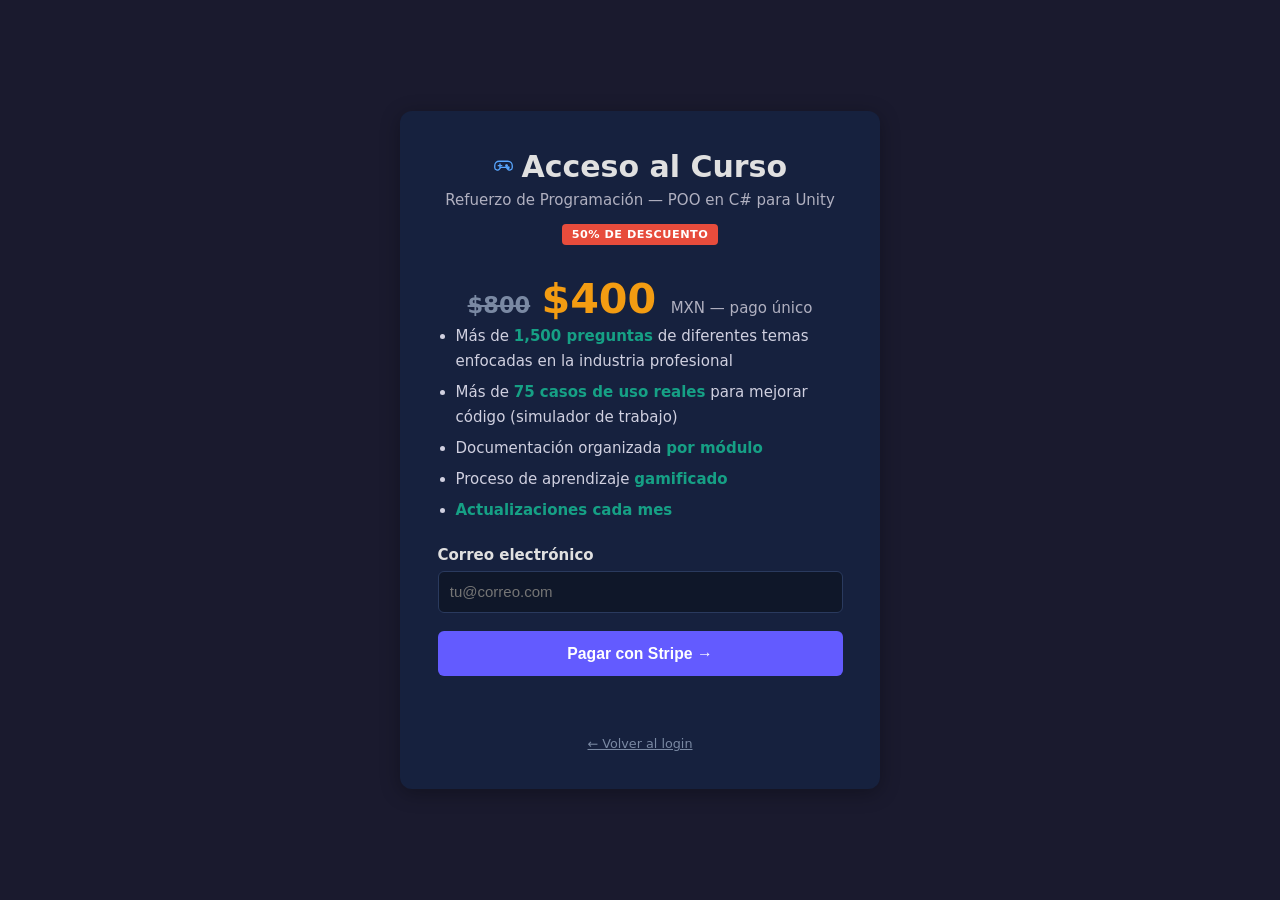
==== commit 46bd7ad8: "(feat): rebranding SVG icons" ====
--- a/RefuerzoProgra/comprar.html
+++ b/RefuerzoProgra/comprar.html
@@ -57,7 +57,7 @@
 </head>
 <body>
   <div class="buy-card">
-    <h1>🎮 Acceso al Curso</h1>
+    <h1><svg class="icon" aria-hidden="true"><use href="assets/icons/sprite.svg#icon-gamepad"/></svg> Acceso al Curso</h1>
     <p class="sub">Refuerzo de Programación — POO en C# para Unity</p>
 
     <div class="price-badge">50% DE DESCUENTO</div>
--- a/RefuerzoProgra/css/styles.css
+++ b/RefuerzoProgra/css/styles.css
@@ -577,7 +577,15 @@
   gap: 0.75rem;
   padding: 0.65rem 0.9rem;
 }
-.nav-icon { font-size: 1.3rem; width: 1.5rem; text-align: center; }
+.nav-icon {
+  font-size: 1.3rem;
+  width: 1.5rem;
+  display: inline-flex;
+  align-items: center;
+  justify-content: center;
+  flex-shrink: 0;
+  color: var(--section-color, var(--text-main));
+}
 .nav-item-info { flex: 1; min-width: 0; }
 .nav-title { display: block; font-size: 0.9rem; font-weight: 600; }
 .nav-score { display: block; font-size: 0.7rem; color: var(--text-muted); }
@@ -958,7 +966,8 @@
   transition: var(--transition);
 }
 .doc-entry-header:hover { background: var(--bg-hover); }
-.doc-entry-title { font-size: 0.82rem; font-weight: 600; }
+.doc-entry-title { font-size: 0.82rem; font-weight: 600; display: inline-flex; align-items: center; gap: 0.4rem; }
+.doc-entry-title .icon { width: 0.95rem; height: 0.95rem; color: var(--section-color, var(--blue)); flex-shrink: 0; }
 .doc-entry-toggle { font-size: 0.65rem; color: var(--text-muted); transition: transform var(--transition); }
 .doc-entry.collapsed .doc-entry-toggle { transform: rotate(-90deg); }
 .doc-entry.collapsed .doc-entry-body { display: none; }
@@ -1316,3 +1325,132 @@
     border-top-color: var(--blue);
   }
 }
+
+/* ─────────────────────────────────────────────
+   SVG sprite icons — minimalist outline + neon glow
+   ───────────────────────────────────────────── */
+.icon {
+  width: 1em;
+  height: 1em;
+  display: inline-block;
+  vertical-align: -0.15em;
+  flex-shrink: 0;
+  color: currentColor;
+  fill: none;
+  stroke: currentColor;
+  transition: filter var(--transition), color var(--transition), transform var(--transition);
+  pointer-events: none;
+}
+.icon-sm { font-size: 0.85em; }
+.icon-lg { font-size: 1.5em; }
+
+/* Hover glow on interactive parents */
+button:not(:disabled):hover > .icon,
+button:not(:disabled):hover .icon,
+a:hover .icon,
+.mode-tab:hover .icon,
+.nav-item.unlocked:hover .nav-icon .icon,
+.nav-item.unlocked:hover .nav-icon > .icon,
+#mobile-nav button:hover .icon {
+  filter:
+    drop-shadow(0 0 4px currentColor)
+    drop-shadow(0 0 1px currentColor);
+}
+
+/* Active / selected glow (slightly stronger, slightly larger) */
+.mode-tab.active .icon,
+.nav-item.active .nav-icon .icon,
+.nav-item.active .nav-icon > .icon,
+#mobile-nav button.active .icon,
+.icon-active {
+  filter:
+    drop-shadow(0 0 6px currentColor)
+    drop-shadow(0 0 2px currentColor);
+}
+
+/* Section/group icons inherit color from --section-color or --group-color */
+.nav-item .nav-icon { color: var(--section-color, var(--text-main)); }
+.nav-group-header .nav-group-icon { color: var(--group-color, var(--blue)); }
+.doc-section-header .doc-icon { color: var(--section-color, var(--blue)); }
+.section-start-icon { color: var(--section-color, var(--blue)); }
+.unlock-icon { color: var(--section-color, var(--blue)); }
+
+/* Big celebration/legendary icons keep their flavor color */
+.legendary-complete .complete-icon { color: #FFD700; }
+.section-complete:not(.legendary-complete) .complete-icon { color: var(--blue); }
+.all-explored .complete-icon { color: #FFD700; }
+.legendary-badge-text .icon { color: #FFD700; }
+.legendary-marker { color: #FFD700; display: inline-flex; align-items: center; }
+.legendary-marker .icon { width: 0.85em; height: 0.85em; }
+
+/* Locked sections: muted icon */
+.nav-item.locked .nav-icon { color: var(--text-muted); }
+
+/* Sidebar nav-icon: ensure svg is properly sized inside the centering wrapper */
+.nav-icon .icon, .nav-icon > .icon { width: 1.3rem; height: 1.3rem; }
+.nav-group-icon .icon { width: 1rem; height: 1rem; }
+.doc-icon .icon { width: 1.1rem; height: 1.1rem; }
+
+/* Hint lightbulb */
+.hint-number .icon { color: var(--yellow); width: 1em; height: 1em; vertical-align: -0.18em; margin-right: 0.25em; }
+
+/* Master Quest */
+.btn-master-quest .icon { width: 1rem; height: 1rem; }
+.master-quest-banner { display: inline-flex; align-items: center; gap: 0.45rem; }
+.master-quest-banner .icon { width: 1rem; height: 1rem; }
+.btn-start-mq-cta .icon { width: 1.05rem; height: 1.05rem; }
+
+/* Practice genre tag */
+.practice-genre { display: inline-flex; align-items: center; gap: 0.3rem; }
+.practice-genre .icon { width: 0.9rem; height: 0.9rem; }
+
+/* Header & tab icons */
+.mode-tab { display: inline-flex; align-items: center; gap: 0.4rem; }
+.mode-tab .icon { width: 1rem; height: 1rem; }
+#btn-help, #btn-bug { display: inline-flex; align-items: center; gap: 0.4rem; }
+#btn-help .icon, #btn-bug .icon { width: 0.9rem; height: 0.9rem; }
+#app-header h1 { display: inline-flex; align-items: center; gap: 0.5rem; }
+#app-header h1 .icon { width: 1.1rem; height: 1.1rem; color: var(--blue); }
+
+/* Documentation panel header */
+#documentation-panel h2 { display: inline-flex; align-items: center; gap: 0.4rem; }
+#documentation-panel h2 .icon { width: 1.1rem; height: 1.1rem; color: var(--blue); }
+
+/* Doc group title icon */
+.doc-group-title { display: inline-flex; align-items: center; gap: 0.4rem; }
+.doc-group-title .icon { width: 0.9rem; height: 0.9rem; color: var(--text-muted); }
+
+/* Mobile nav: SVG sits where emoji used to */
+#mobile-nav button .icon { width: 1.4rem; height: 1.4rem; }
+
+/* SweetAlert title icon (unlock dialogs etc.) */
+.swal2-title .icon { width: 1.1rem; height: 1.1rem; vertical-align: -0.15em; margin-right: 0.35rem; }
+
+/* Big history check/x */
+.history-icon .icon { width: 0.95rem; height: 0.95rem; vertical-align: -0.15em; }
+
+/* Criteria pass/fail icons */
+.criteria-check .icon { width: 0.95rem; height: 0.95rem; }
+.criteria-pass .criteria-check { color: var(--green); }
+.criteria-fail .criteria-check { color: var(--red); }
+
+/* Login / comprar / success page hero icons */
+.auth-card h1, .buy-card h1 { display: inline-flex; align-items: center; gap: 0.5rem; }
+.auth-card h1 .icon, .buy-card h1 .icon { width: 1.4rem; height: 1.4rem; color: var(--blue); }
+.ok-card .check { display: inline-flex; align-items: center; justify-content: center; }
+.ok-card .check .icon { width: 4rem; height: 4rem; color: var(--green); filter: drop-shadow(0 0 8px currentColor); }
+.ok-card .hint { display: flex; align-items: flex-start; gap: 0.6rem; text-align: left; }
+.ok-card .hint .icon { width: 1.2rem; height: 1.2rem; color: var(--blue); flex-shrink: 0; margin-top: 2px; }
+
+/* Bug disclaimer warning icon */
+.bug-disclaimer { display: flex; align-items: flex-start; gap: 0.4rem; }
+.bug-disclaimer .icon { width: 0.95rem; height: 0.95rem; color: var(--yellow); flex-shrink: 0; margin-top: 2px; }
+
+/* Error overlay */
+.error-icon .icon { width: 3rem; height: 3rem; color: var(--red); }
+
+/* Reduce hover/active glow for users who prefer reduced motion */
+@media (prefers-reduced-motion: reduce) {
+  .icon { transition: none; }
+}
+
